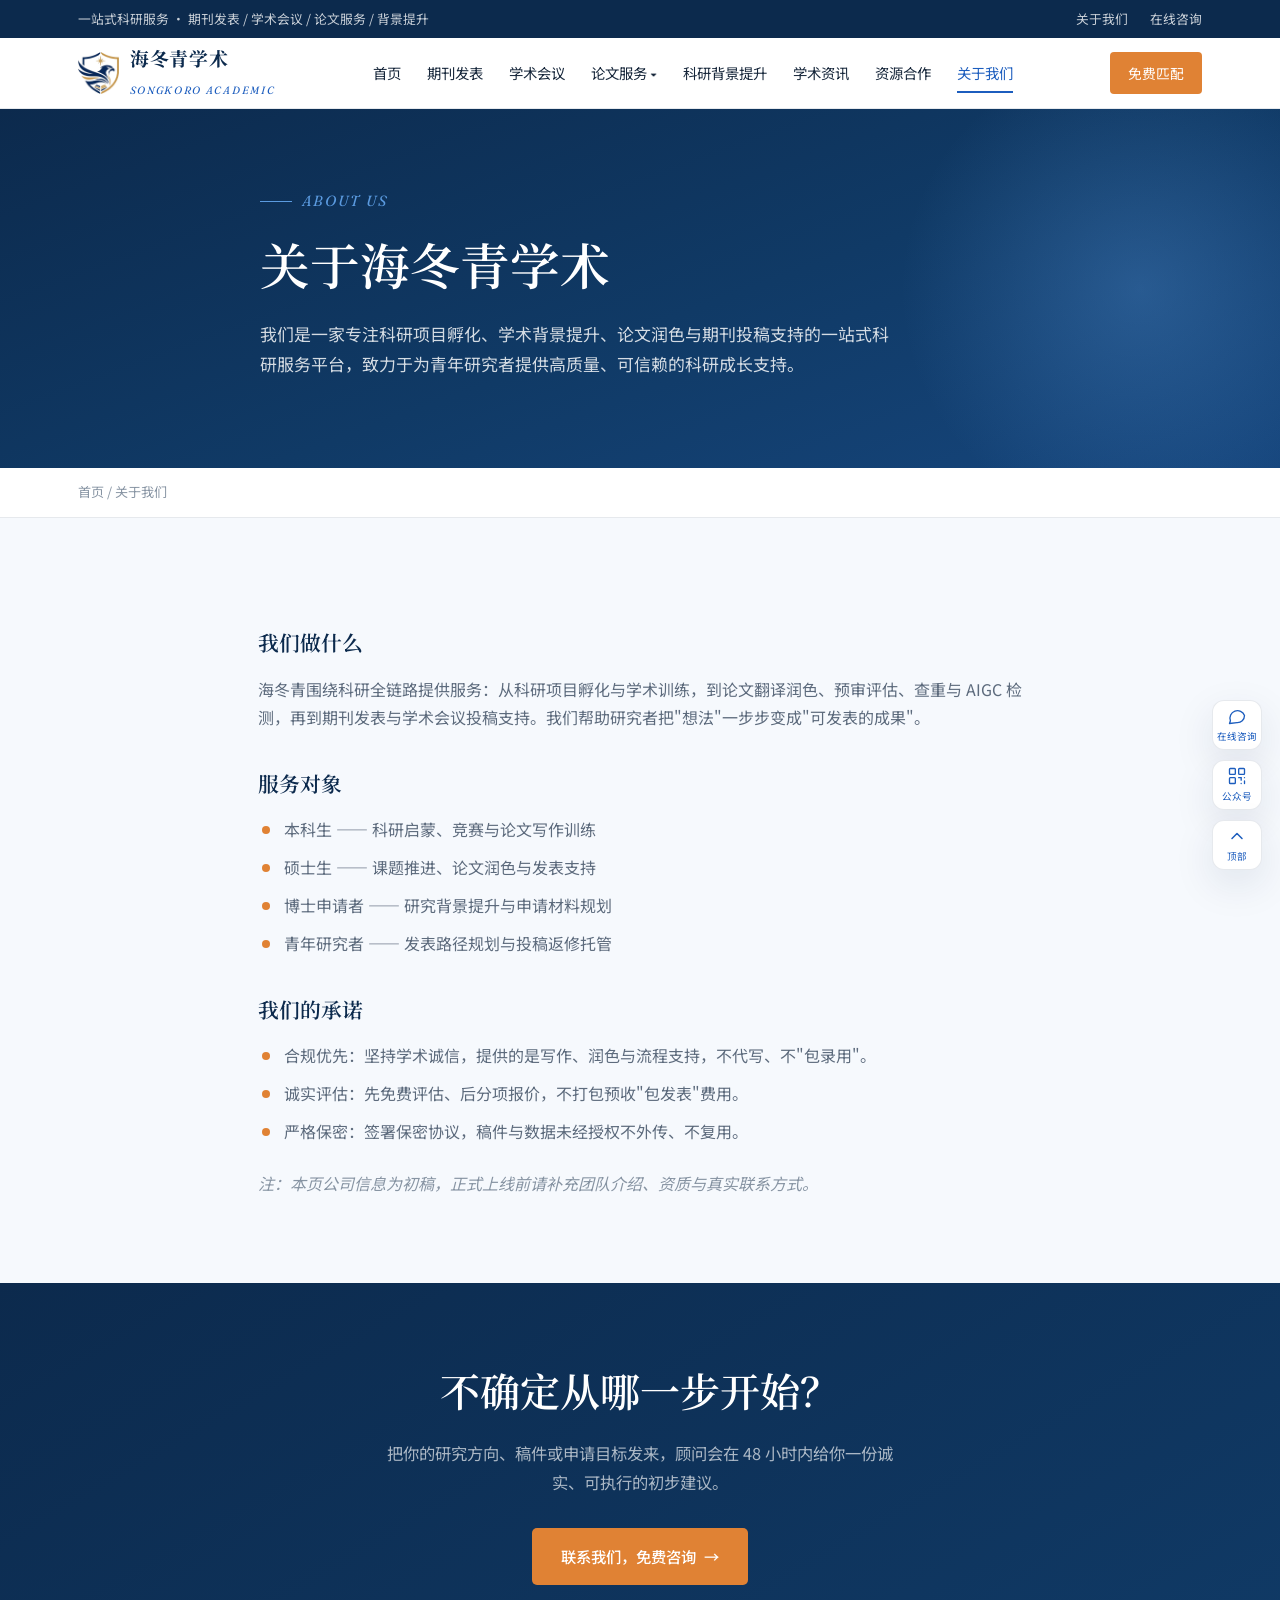
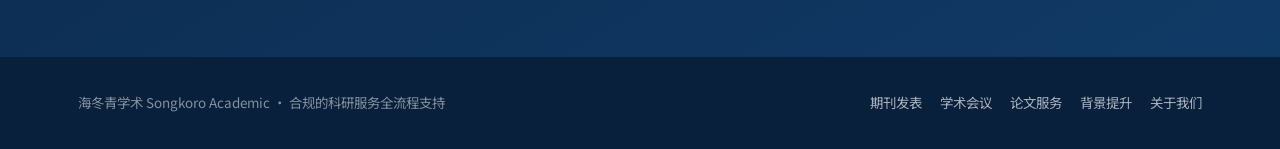
==== about.html @ f67c4757 "搭建海冬青学术官网：打通导航、修复交互、新增首页/关于及栏目页 - 归档 5 个既有页面（期刊发表/学术会议/论文翻译润色/预审评估/论文检测） - 统一并打通全站导航，新增「论文服务」下拉菜单，品牌" ====
<!DOCTYPE html>
<html lang="zh-CN">
<head>
<meta charset="UTF-8" />
<meta name="viewport" content="width=device-width, initial-scale=1.0" />
<title>关于我们 · 海冬青学术 Songkoro Academic</title>
<meta name="description" content="海冬青学术——一站式科研服务平台，服务本科生、硕士生、博士申请者与青年研究者" />
<link rel="icon" type="image/png" href="assets/logo.png" />
<link rel="preconnect" href="https://fonts.googleapis.com">
<link rel="preconnect" href="https://fonts.gstatic.com" crossorigin>
<link href="https://fonts.googleapis.com/css2?family=Fraunces:ital,opsz,wght@0,9..144,400;1,9..144,400;1,9..144,500&family=Noto+Serif+SC:wght@500;600;700&family=Noto+Sans+SC:wght@300;400;500;700&display=swap" rel="stylesheet">
<link rel="stylesheet" href="assets/site.css" />
</head>
<body>
<div class="util">
  <div class="wrap">
    <span>一站式科研服务 · 期刊发表 / 学术会议 / 论文服务 / 背景提升</span>
    <div class="util-right"><a href="about.html">关于我们</a><a href="#cta">在线咨询</a></div>
  </div>
</div>

<nav id="nav">
  <div class="wrap nav-in">
    <a class="brand" href="index.html">
      <span class="brand-mark"><img class="brand-logo" src="assets/logo.png" alt="海冬青学术 logo"></span>
      <span class="brand-text"><span class="brand-zh">海冬青学术</span><br><span class="brand-en">Songkoro Academic</span></span>
    </a>
    <div class="nav-links">
      <a href="index.html">首页</a>
      <a href="journals.html">期刊发表</a>
      <a href="conferences.html">学术会议</a>
      <div class="nav-drop">
        <a href="translation.html" class="nav-drop-t">论文服务 ▾</a>
        <div class="nav-menu">
          <a href="translation.html">论文翻译润色</a>
          <a href="prereview.html">预审评估</a>
          <a href="detection.html">论文检测 · 查重 / AIGC</a>
        </div>
      </div>
      <a href="background.html">科研背景提升</a>
      <a href="news.html">学术资讯</a>
      <a href="cooperation.html">资源合作</a>
      <a href="about.html" class="active">关于我们</a>
    </div>
    <a href="#cta" class="nav-cta">免费匹配</a>
  </div>
</nav>
<header class="hero-wrap">
  <div class="wrap hero">
    <div class="eyebrow">About us</div>
    <h1>关于海冬青学术</h1>
    <p class="lead">我们是一家专注科研项目孵化、学术背景提升、论文润色与期刊投稿支持的一站式科研服务平台，致力于为青年研究者提供高质量、可信赖的科研成长支持。</p>
  </div>
</header>
<div class="crumb"><div class="wrap"><a href="index.html">首页</a> / 关于我们</div></div>
<section>
  <div class="wrap prose">
    <h3>我们做什么</h3>
    <p>海冬青围绕科研全链路提供服务：从科研项目孵化与学术训练，到论文翻译润色、预审评估、查重与 AIGC 检测，再到期刊发表与学术会议投稿支持。我们帮助研究者把"想法"一步步变成"可发表的成果"。</p>
    <h3>服务对象</h3>
    <ul>
      <li>本科生 —— 科研启蒙、竞赛与论文写作训练</li>
      <li>硕士生 —— 课题推进、论文润色与发表支持</li>
      <li>博士申请者 —— 研究背景提升与申请材料规划</li>
      <li>青年研究者 —— 发表路径规划与投稿返修托管</li>
    </ul>
    <h3>我们的承诺</h3>
    <ul>
      <li>合规优先：坚持学术诚信，提供的是写作、润色与流程支持，不代写、不"包录用"。</li>
      <li>诚实评估：先免费评估、后分项报价，不打包预收"包发表"费用。</li>
      <li>严格保密：签署保密协议，稿件与数据未经授权不外传、不复用。</li>
    </ul>
    <p style="color:var(--muted-light);font-style:italic;margin-top:24px">注：本页公司信息为初稿，正式上线前请补充团队介绍、资质与真实联系方式。</p>
  </div>
</section>

<section id="cta" class="cta">
  <div class="wrap">
    <h2>不确定从哪一步开始？</h2>
    <p>把你的研究方向、稿件或申请目标发来，顾问会在 48 小时内给你一份诚实、可执行的初步建议。</p>
    <a class="btn btn-primary" href="#">联系我们，免费咨询 <span>→</span></a>
  </div>
</section>

<footer>
  <div class="wrap">
    <span>海冬青学术 Songkoro Academic · 合规的科研服务全流程支持</span>
    <div class="fnav">
      <a href="journals.html">期刊发表</a><a href="conferences.html">学术会议</a><a href="translation.html">论文服务</a><a href="background.html">背景提升</a><a href="about.html">关于我们</a>
    </div>
  </div>
</footer>

<div class="rail">
  <a href="#cta"><svg viewBox="0 0 24 24" fill="none" stroke="currentColor" stroke-width="1.6"><path d="M21 11.5a8.4 8.4 0 0 1-9 8.4L3 21l1.1-3.3A8.4 8.4 0 1 1 21 11.5z" stroke-linecap="round" stroke-linejoin="round"/></svg>在线咨询</a>
  <a href="#cta"><svg viewBox="0 0 24 24" fill="none" stroke="currentColor" stroke-width="1.6"><rect x="3" y="3" width="7" height="7" rx="1"/><rect x="14" y="3" width="7" height="7" rx="1"/><rect x="3" y="14" width="7" height="7" rx="1"/><path d="M14 14h3v3M21 21v-3M17 21h.01M21 14h.01" stroke-linecap="round"/></svg>公众号</a>
  <a href="#" onclick="window.scrollTo({top:0,behavior:'smooth'});return false;"><svg viewBox="0 0 24 24" fill="none" stroke="currentColor" stroke-width="1.8"><path d="m6 15 6-6 6 6" stroke-linecap="round" stroke-linejoin="round"/></svg>顶部</a>
</div>

<script>
  const nav=document.getElementById('nav');
  addEventListener('scroll',()=>nav.classList.toggle('scrolled',scrollY>20));
  const io=new IntersectionObserver(es=>es.forEach(e=>{if(e.isIntersecting){e.target.classList.add('in');io.unobserve(e.target)}}),{threshold:.08});
  document.querySelectorAll('.rv').forEach(el=>io.observe(el));
</script>
</body>
</html>
---- assets/site.css ----
/* 海冬青学术 Songkoro Academic · 站点共享样式（新页面专用，沿用既有页面的设计令牌） */
:root{
  --navy:#0c2a4d; --navy-2:#103a66;
  --blue:#1c5dbe; --blue-bright:#2f7ed8; --blue-soft:#5b9be0;
  --blue-pale:#e9f1fc; --blue-pale-2:#f3f8fe;
  --amber:#e08234; --amber-light:#f0a35f;
  --paper:#ffffff; --paper-2:#f6f9fd; --paper-3:#eef4fb;
  --text:#16263a; --muted:#5d6b7d; --muted-light:#8794a3;
  --line:rgba(12,42,77,.10);
  --serif-en:"Fraunces",serif; --serif-zh:"Noto Serif SC",serif; --sans:"Noto Sans SC",sans-serif;
  --shadow:0 14px 40px rgba(12,42,77,.10);
}
*{margin:0;padding:0;box-sizing:border-box}
html{scroll-behavior:smooth}
body{font-family:var(--sans);background:var(--paper-2);color:var(--text);line-height:1.75;-webkit-font-smoothing:antialiased;overflow-x:hidden}
::selection{background:var(--blue);color:#fff}
.wrap{max-width:1180px;margin:0 auto;padding:0 28px}
a{text-decoration:none;color:inherit}

/* UTILITY BAR */
.util{background:var(--navy);color:rgba(255,255,255,.78);font-size:.8rem}
.util .wrap{display:flex;justify-content:space-between;align-items:center;height:38px}
.util a{color:rgba(255,255,255,.78);transition:color .25s}.util a:hover{color:#fff}
.util-right{display:flex;gap:22px}

/* NAV */
nav{position:sticky;top:0;z-index:90;background:rgba(255,255,255,.92);backdrop-filter:blur(12px);border-bottom:1px solid var(--line);transition:box-shadow .35s}
nav.scrolled{box-shadow:0 6px 20px rgba(12,42,77,.07)}
.nav-in{display:flex;align-items:center;justify-content:space-between;height:70px}
.brand{display:flex;align-items:center;gap:11px}
.brand-mark{display:flex;align-items:center}.brand-logo{height:42px;width:auto;display:block}
.brand-zh{font-family:var(--serif-zh);font-weight:700;font-size:1.18rem;letter-spacing:.05em;color:var(--navy);line-height:1}
.brand-en{font-family:var(--serif-en);font-style:italic;font-size:.66rem;letter-spacing:.16em;color:var(--blue);text-transform:uppercase}
.nav-links{display:flex;gap:26px;align-items:center}
.nav-links>a{font-size:.9rem;color:var(--text);position:relative;transition:color .25s}
.nav-links>a.active{color:var(--blue)}
.nav-links>a::after{content:"";position:absolute;left:0;bottom:-7px;height:2px;width:0;background:var(--blue);transition:width .3s}
.nav-links>a:hover{color:var(--blue)}.nav-links>a:hover::after,.nav-links>a.active::after{width:100%}
.nav-cta{background:var(--amber);color:#fff!important;padding:9px 18px;border-radius:4px;font-size:.86rem;transition:background .25s}
.nav-cta:hover{background:var(--amber-light)}

/* DROPDOWN */
.nav-drop{position:relative;display:flex;align-items:center}
.nav-drop>.nav-drop-t{font-size:.9rem;color:var(--text);cursor:pointer;position:relative;transition:color .25s}
.nav-drop>.nav-drop-t::after{content:"";position:absolute;left:0;bottom:-7px;height:2px;width:0;background:var(--blue);transition:width .3s}
.nav-drop:hover>.nav-drop-t,.nav-drop.active>.nav-drop-t{color:var(--blue)}
.nav-drop:hover>.nav-drop-t::after,.nav-drop.active>.nav-drop-t::after{width:100%}
.nav-menu{position:absolute;top:100%;left:50%;transform:translateX(-50%) translateY(10px);background:#fff;border:1px solid var(--line);border-radius:10px;box-shadow:0 12px 30px rgba(12,42,77,.13);padding:8px;min-width:210px;opacity:0;visibility:hidden;transition:opacity .25s,transform .25s;z-index:100}
.nav-drop:hover .nav-menu{opacity:1;visibility:visible;transform:translateX(-50%) translateY(4px)}
.nav-menu a{display:block;padding:9px 14px;border-radius:7px;font-size:.88rem;color:var(--text);white-space:nowrap}
.nav-menu a:hover{background:var(--blue-pale);color:var(--blue)}

/* BREADCRUMB */
.crumb{background:var(--paper);border-bottom:1px solid var(--line)}
.crumb .wrap{font-size:.82rem;color:var(--muted-light);padding:13px 28px}
.crumb a:hover{color:var(--blue)}

/* HERO */
header.hero-wrap{background:linear-gradient(160deg,var(--navy) 0%,var(--navy-2) 55%,#16467d 100%);color:#fff;position:relative;overflow:hidden}
header.hero-wrap::before{content:"";position:absolute;right:-120px;top:-80px;width:520px;height:520px;border-radius:50%;background:radial-gradient(circle,rgba(91,155,224,.30),transparent 65%)}
.hero{position:relative;z-index:2;padding:72px 0 60px;max-width:760px}
.eyebrow{font-family:var(--serif-en);font-style:italic;font-size:.92rem;letter-spacing:.14em;color:var(--blue-soft);text-transform:uppercase;margin-bottom:18px;display:inline-flex;align-items:center;gap:10px}
.eyebrow::before{content:"";width:32px;height:1px;background:var(--blue-soft)}
.hero h1{font-family:var(--serif-zh);font-weight:600;font-size:clamp(2rem,4.4vw,3.1rem);line-height:1.3;margin-bottom:22px}
.hero p.lead{font-size:1.06rem;color:rgba(255,255,255,.82);margin-bottom:30px;max-width:640px}
.hero-actions{display:flex;gap:14px;flex-wrap:wrap;margin-bottom:36px}
.hero-stats{display:flex;gap:44px;flex-wrap:wrap}
.hero-stats .num{font-family:var(--serif-en);font-size:1.9rem;line-height:1}
.hero-stats .lbl{font-size:.78rem;color:rgba(255,255,255,.55);margin-top:5px}

/* BUTTONS */
.btn{display:inline-flex;align-items:center;gap:8px;font-size:.96rem;font-weight:500;padding:14px 28px;border-radius:5px;transition:all .3s;cursor:pointer;border:1px solid transparent}
.btn-primary{background:var(--amber);color:#fff}.btn-primary:hover{background:var(--amber-light);transform:translateY(-2px)}
.btn-ghost{background:transparent;color:#fff;border-color:rgba(255,255,255,.4)}.btn-ghost:hover{background:rgba(255,255,255,.12)}
.btn-navy{background:var(--navy);color:#fff}.btn-navy:hover{background:var(--navy-2);transform:translateY(-2px)}
.btn span{transition:transform .3s}.btn:hover span{transform:translateX(4px)}

/* SECTIONS */
section{padding:72px 0}
.sec-head{text-align:center;max-width:660px;margin:0 auto 46px}
.sec-tag{font-family:var(--serif-en);font-style:italic;font-size:.84rem;letter-spacing:.12em;color:var(--blue);text-transform:uppercase;margin-bottom:12px}
.sec-head h2{font-family:var(--serif-zh);font-weight:600;font-size:clamp(1.6rem,3vw,2.2rem);color:var(--navy);line-height:1.3}
.sec-head p{color:var(--muted);margin-top:12px;font-size:1rem}

/* SERVICE / FEATURE CARDS */
.grid-3{display:grid;grid-template-columns:repeat(3,1fr);gap:22px}
.grid-4{display:grid;grid-template-columns:repeat(4,1fr);gap:22px}
.grid-2{display:grid;grid-template-columns:1fr 1fr;gap:24px}
.card{background:var(--paper);border:1px solid var(--line);border-radius:14px;padding:30px 26px;transition:transform .35s,box-shadow .35s,border-color .35s;display:block}
.card:hover{transform:translateY(-5px);box-shadow:var(--shadow);border-color:var(--blue-soft)}
.card .ico{width:52px;height:52px;border-radius:13px;background:var(--blue-pale);display:flex;align-items:center;justify-content:center;color:var(--blue);margin-bottom:18px}
.card .ico svg{width:25px;height:25px}
.card h4{font-family:var(--serif-zh);font-weight:600;font-size:1.12rem;color:var(--navy);margin-bottom:10px}
.card p{font-size:.9rem;color:var(--muted);line-height:1.7}
.card .more{display:inline-flex;align-items:center;gap:6px;margin-top:16px;font-size:.86rem;color:var(--blue);font-weight:500}
.card .more svg{width:15px;height:15px;transition:transform .3s}.card:hover .more svg{transform:translateX(4px)}

/* STEP / AUDIENCE */
.audience{background:var(--paper-3)}
.aud-card{background:var(--paper);border:1px solid var(--line);border-radius:14px;padding:26px 24px;text-align:center}
.aud-card .em{font-family:var(--serif-en);font-size:1.5rem;color:var(--blue);margin-bottom:8px}
.aud-card h4{font-family:var(--serif-zh);font-weight:600;font-size:1.05rem;color:var(--navy);margin-bottom:8px}
.aud-card p{font-size:.86rem;color:var(--muted)}

/* PROSE (about / placeholder content) */
.prose{max-width:820px;margin:0 auto}
.prose h3{font-family:var(--serif-zh);font-weight:600;font-size:1.3rem;color:var(--navy);margin:34px 0 14px}
.prose p{color:var(--muted);font-size:1rem;margin-bottom:14px}
.prose ul{list-style:none;margin:0 0 18px}
.prose li{position:relative;padding-left:26px;margin-bottom:10px;color:var(--muted)}
.prose li::before{content:"";position:absolute;left:4px;top:11px;width:8px;height:8px;border-radius:50%;background:var(--amber)}

/* VALUE BAND */
.band{background:var(--paper)}
.value{display:flex;gap:18px;align-items:flex-start}
.value .vi{flex:none;width:46px;height:46px;border-radius:50%;background:var(--blue-pale);display:flex;align-items:center;justify-content:center;color:var(--blue)}
.value .vi svg{width:22px;height:22px}
.value h4{font-family:var(--serif-zh);font-weight:600;font-size:1.06rem;color:var(--navy);margin-bottom:6px}
.value p{font-size:.9rem;color:var(--muted)}

/* BOTTOM CTA */
.cta{background:linear-gradient(150deg,var(--navy),var(--navy-2));color:#fff;text-align:center}
.cta h2{font-family:var(--serif-zh);font-weight:600;font-size:clamp(1.7rem,3.4vw,2.5rem);margin-bottom:14px}
.cta p{color:rgba(255,255,255,.65);max-width:520px;margin:0 auto 32px;font-size:1.02rem}

/* FOOTER */
footer{background:#08203c;color:rgba(255,255,255,.5);padding:34px 0;font-size:.84rem}
footer .wrap{display:flex;justify-content:space-between;flex-wrap:wrap;gap:14px;align-items:center}
footer a{color:rgba(255,255,255,.66)}footer a:hover{color:#fff}
footer .fnav{display:flex;gap:18px;flex-wrap:wrap}

/* FLOAT RAIL */
.rail{position:fixed;right:18px;bottom:30px;z-index:80;display:flex;flex-direction:column;gap:10px}
.rail a{width:50px;height:50px;border-radius:12px;background:var(--paper);box-shadow:var(--shadow);display:flex;flex-direction:column;align-items:center;justify-content:center;color:var(--blue);font-size:.6rem;gap:2px;border:1px solid var(--line);transition:all .25s}
.rail a:hover{background:var(--blue);color:#fff}
.rail a svg{width:20px;height:20px}

/* REVEAL ANIMATION */
.rv{opacity:0;transform:translateY(28px);transition:opacity .7s,transform .7s}
.rv.in{opacity:1;transform:translateY(0)}

@media(max-width:920px){
  .nav-links{display:none}
  .grid-3,.grid-4,.grid-2{grid-template-columns:1fr}
}
@media(max-width:560px){
  section{padding:52px 0}
  .util-right{gap:14px}
  footer .wrap{flex-direction:column;text-align:center}
}
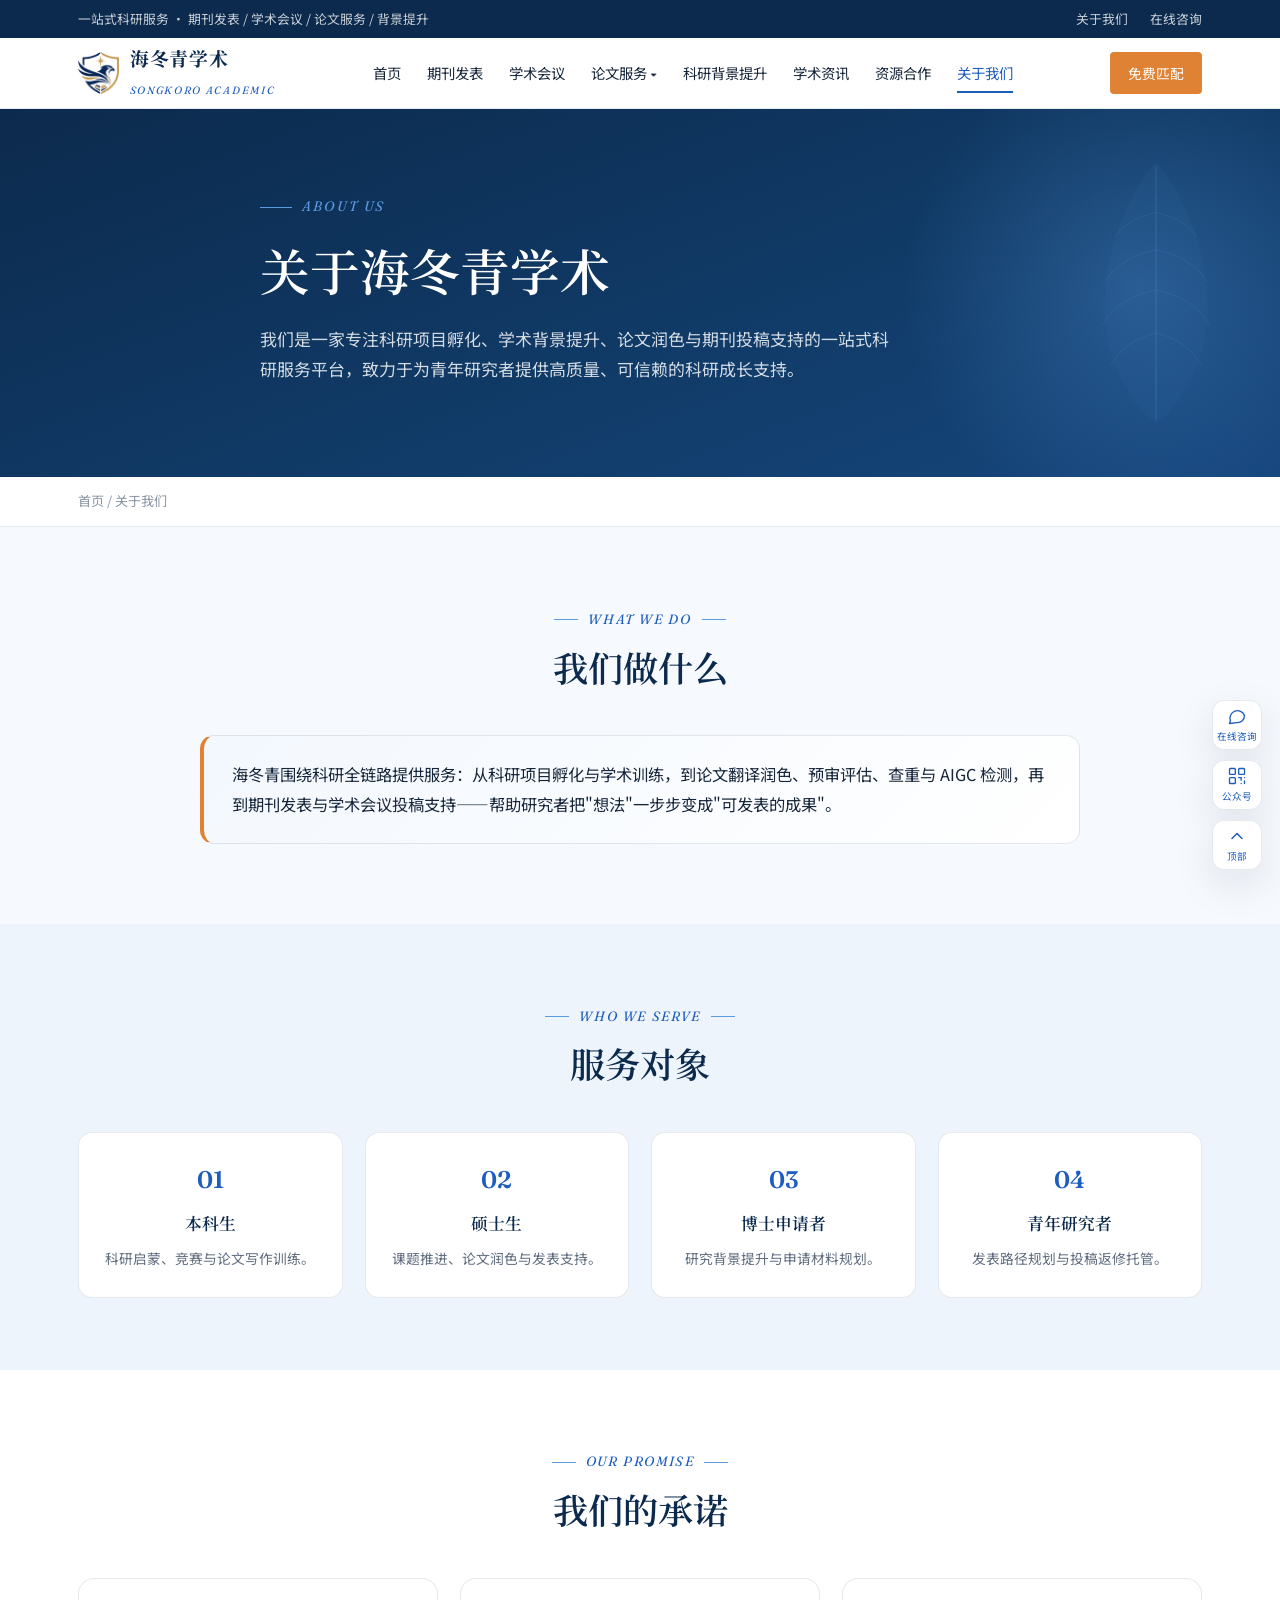
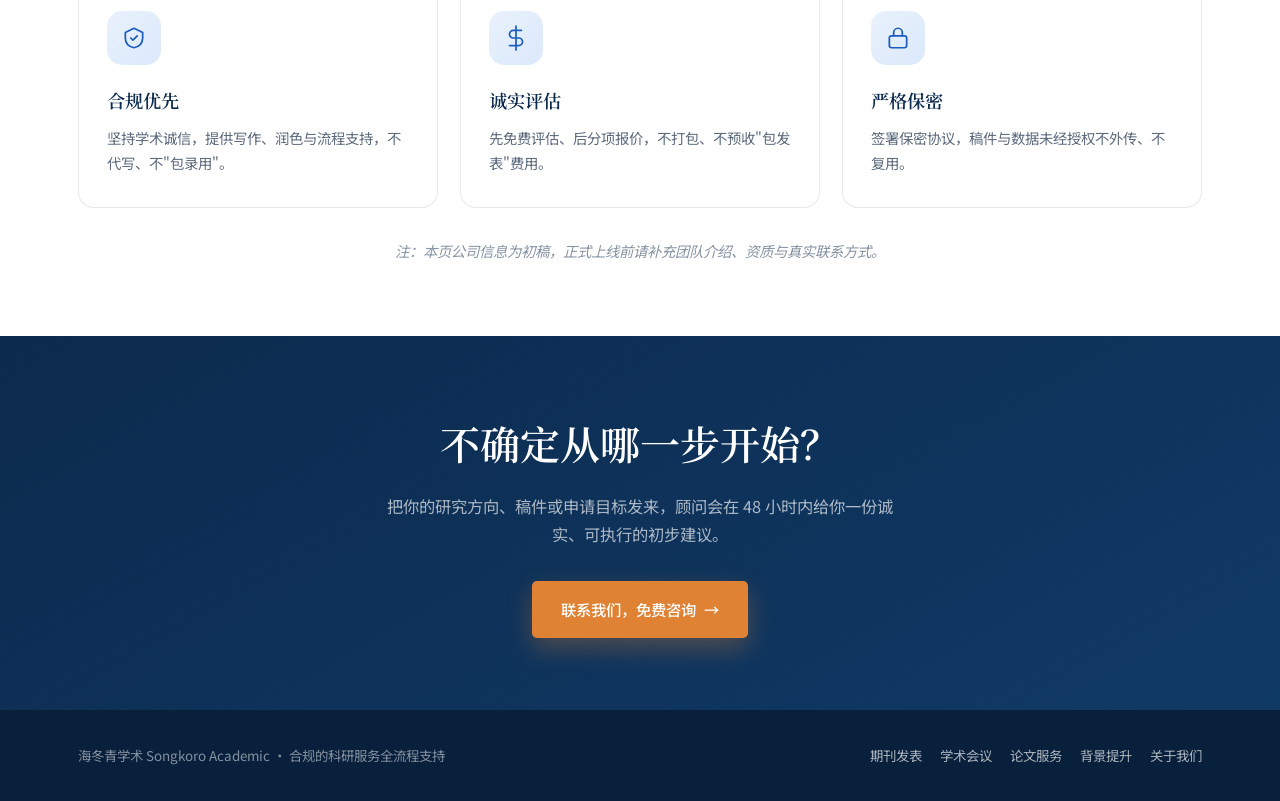
==== commit 4fe73c85: "美化新页面：羽毛装饰、关于/栏目页升级为卡片版块、统一服务页视觉" ====
--- a/about.html
+++ b/about.html
@@ -25,7 +25,7 @@
       <span class="brand-mark"><img class="brand-logo" src="assets/logo.png" alt="海冬青学术 logo"></span>
       <span class="brand-text"><span class="brand-zh">海冬青学术</span><br><span class="brand-en">Songkoro Academic</span></span>
     </a>
-    <div class="nav-links">
+        <div class="nav-links">
       <a href="index.html">首页</a>
       <a href="journals.html">期刊发表</a>
       <a href="conferences.html">学术会议</a>
@@ -35,6 +35,8 @@
           <a href="translation.html">论文翻译润色</a>
           <a href="prereview.html">预审评估</a>
           <a href="detection.html">论文检测 · 查重 / AIGC</a>
+          <a href="typesetting.html">排版校对</a>
+          <a href="figures.html">图表编辑</a>
         </div>
       </div>
       <a href="background.html">科研背景提升</a>
@@ -54,23 +56,33 @@
 </header>
 <div class="crumb"><div class="wrap"><a href="index.html">首页</a> / 关于我们</div></div>
 <section>
-  <div class="wrap prose">
-    <h3>我们做什么</h3>
-    <p>海冬青围绕科研全链路提供服务：从科研项目孵化与学术训练，到论文翻译润色、预审评估、查重与 AIGC 检测，再到期刊发表与学术会议投稿支持。我们帮助研究者把"想法"一步步变成"可发表的成果"。</p>
-    <h3>服务对象</h3>
-    <ul>
-      <li>本科生 —— 科研启蒙、竞赛与论文写作训练</li>
-      <li>硕士生 —— 课题推进、论文润色与发表支持</li>
-      <li>博士申请者 —— 研究背景提升与申请材料规划</li>
-      <li>青年研究者 —— 发表路径规划与投稿返修托管</li>
-    </ul>
-    <h3>我们的承诺</h3>
-    <ul>
-      <li>合规优先：坚持学术诚信，提供的是写作、润色与流程支持，不代写、不"包录用"。</li>
-      <li>诚实评估：先免费评估、后分项报价，不打包预收"包发表"费用。</li>
-      <li>严格保密：签署保密协议，稿件与数据未经授权不外传、不复用。</li>
-    </ul>
-    <p style="color:var(--muted-light);font-style:italic;margin-top:24px">注：本页公司信息为初稿，正式上线前请补充团队介绍、资质与真实联系方式。</p>
+  <div class="wrap">
+    <div class="sec-head rv"><div class="sec-tag">What we do</div><h2>我们做什么</h2></div>
+    <div class="lead-card rv">海冬青围绕科研全链路提供服务：从科研项目孵化与学术训练，到论文翻译润色、预审评估、查重与 AIGC 检测，再到期刊发表与学术会议投稿支持——帮助研究者把"想法"一步步变成"可发表的成果"。</div>
+  </div>
+</section>
+
+<section class="audience">
+  <div class="wrap">
+    <div class="sec-head rv"><div class="sec-tag">Who we serve</div><h2>服务对象</h2></div>
+    <div class="grid-4">
+      <div class="aud-card rv"><div class="em">01</div><h4>本科生</h4><p>科研启蒙、竞赛与论文写作训练。</p></div>
+      <div class="aud-card rv"><div class="em">02</div><h4>硕士生</h4><p>课题推进、论文润色与发表支持。</p></div>
+      <div class="aud-card rv"><div class="em">03</div><h4>博士申请者</h4><p>研究背景提升与申请材料规划。</p></div>
+      <div class="aud-card rv"><div class="em">04</div><h4>青年研究者</h4><p>发表路径规划与投稿返修托管。</p></div>
+    </div>
+  </div>
+</section>
+
+<section class="band">
+  <div class="wrap">
+    <div class="sec-head rv"><div class="sec-tag">Our promise</div><h2>我们的承诺</h2></div>
+    <div class="grid-3">
+      <div class="card rv"><div class="ico"><svg viewBox="0 0 24 24" fill="none" stroke="currentColor" stroke-width="1.6"><path d="M12 3l8 4v5c0 5-3.5 8-8 9-4.5-1-8-4-8-9V7l8-4z" stroke-linecap="round" stroke-linejoin="round"/><path d="m9 12 2 2 4-4" stroke-linecap="round" stroke-linejoin="round"/></svg></div><h4>合规优先</h4><p>坚持学术诚信，提供写作、润色与流程支持，不代写、不"包录用"。</p></div>
+      <div class="card rv"><div class="ico"><svg viewBox="0 0 24 24" fill="none" stroke="currentColor" stroke-width="1.6"><path d="M12 1v22M17 5H9.5a3.5 3.5 0 0 0 0 7h5a3.5 3.5 0 0 1 0 7H6" stroke-linecap="round" stroke-linejoin="round"/></svg></div><h4>诚实评估</h4><p>先免费评估、后分项报价，不打包、不预收"包发表"费用。</p></div>
+      <div class="card rv"><div class="ico"><svg viewBox="0 0 24 24" fill="none" stroke="currentColor" stroke-width="1.6"><rect x="4" y="10" width="16" height="11" rx="2"/><path d="M8 10V7a4 4 0 0 1 8 0v3" stroke-linecap="round"/></svg></div><h4>严格保密</h4><p>签署保密协议，稿件与数据未经授权不外传、不复用。</p></div>
+    </div>
+    <p class="soon-note">注：本页公司信息为初稿，正式上线前请补充团队介绍、资质与真实联系方式。</p>
   </div>
 </section>
 
--- a/assets/site.css
+++ b/assets/site.css
@@ -58,11 +58,15 @@
 /* HERO */
 header.hero-wrap{background:linear-gradient(160deg,var(--navy) 0%,var(--navy-2) 55%,#16467d 100%);color:#fff;position:relative;overflow:hidden}
 header.hero-wrap::before{content:"";position:absolute;right:-120px;top:-80px;width:520px;height:520px;border-radius:50%;background:radial-gradient(circle,rgba(91,155,224,.30),transparent 65%)}
-.hero{position:relative;z-index:2;padding:72px 0 60px;max-width:760px}
+/* 通用羽毛装饰（首页用内联 SVG，其余页面自动加） */
+.hero-wrap:not(:has(.hero-feather)):not(:has(.hero-visual))::after{content:"";position:absolute;right:3%;top:50%;transform:translateY(-50%);width:min(26vw,320px);height:78%;background:url(feather.svg) right center/contain no-repeat;opacity:.5;pointer-events:none;z-index:1}
+.hero{position:relative;z-index:2;padding:78px 0 64px;max-width:760px}
+.hero .eyebrow{font-size:.86rem}
 .eyebrow{font-family:var(--serif-en);font-style:italic;font-size:.92rem;letter-spacing:.14em;color:var(--blue-soft);text-transform:uppercase;margin-bottom:18px;display:inline-flex;align-items:center;gap:10px}
 .eyebrow::before{content:"";width:32px;height:1px;background:var(--blue-soft)}
 .hero h1{font-family:var(--serif-zh);font-weight:600;font-size:clamp(2rem,4.4vw,3.1rem);line-height:1.3;margin-bottom:22px}
 .hero p.lead{font-size:1.06rem;color:rgba(255,255,255,.82);margin-bottom:30px;max-width:640px}
+.hero .slogan{font-family:var(--serif-zh);font-weight:500;font-size:clamp(1rem,1.8vw,1.22rem);color:var(--amber-light);letter-spacing:.04em;margin:-6px 0 26px}
 .hero-actions{display:flex;gap:14px;flex-wrap:wrap;margin-bottom:36px}
 .hero-stats{display:flex;gap:44px;flex-wrap:wrap}
 .hero-stats .num{font-family:var(--serif-en);font-size:1.9rem;line-height:1}
@@ -86,14 +90,62 @@
 .grid-3{display:grid;grid-template-columns:repeat(3,1fr);gap:22px}
 .grid-4{display:grid;grid-template-columns:repeat(4,1fr);gap:22px}
 .grid-2{display:grid;grid-template-columns:1fr 1fr;gap:24px}
-.card{background:var(--paper);border:1px solid var(--line);border-radius:14px;padding:30px 26px;transition:transform .35s,box-shadow .35s,border-color .35s;display:block}
-.card:hover{transform:translateY(-5px);box-shadow:var(--shadow);border-color:var(--blue-soft)}
-.card .ico{width:52px;height:52px;border-radius:13px;background:var(--blue-pale);display:flex;align-items:center;justify-content:center;color:var(--blue);margin-bottom:18px}
-.card .ico svg{width:25px;height:25px}
-.card h4{font-family:var(--serif-zh);font-weight:600;font-size:1.12rem;color:var(--navy);margin-bottom:10px}
+.card{position:relative;overflow:hidden;background:var(--paper);border:1px solid var(--line);border-radius:16px;padding:32px 28px;transition:transform .35s,box-shadow .35s,border-color .35s;display:block}
+.card::before{content:"";position:absolute;top:0;left:0;right:0;height:3px;background:linear-gradient(90deg,var(--blue),var(--amber));transform:scaleX(0);transform-origin:left;transition:transform .4s}
+.card:hover{transform:translateY(-6px);box-shadow:var(--shadow);border-color:var(--blue-soft)}
+.card:hover::before{transform:scaleX(1)}
+.card .ico{width:54px;height:54px;border-radius:15px;background:linear-gradient(135deg,var(--blue-pale),#dbe9fb);display:flex;align-items:center;justify-content:center;color:var(--blue);margin-bottom:20px;transition:background .35s,color .35s,transform .35s}
+.card:hover .ico{background:linear-gradient(135deg,var(--blue),var(--blue-bright));color:#fff;transform:rotate(-4deg)}
+.card .ico svg{width:26px;height:26px}
+.card h4{font-family:var(--serif-zh);font-weight:600;font-size:1.14rem;color:var(--navy);margin-bottom:10px}
 .card p{font-size:.9rem;color:var(--muted);line-height:1.7}
-.card .more{display:inline-flex;align-items:center;gap:6px;margin-top:16px;font-size:.86rem;color:var(--blue);font-weight:500}
+.card .more{display:inline-flex;align-items:center;gap:6px;margin-top:18px;font-size:.86rem;color:var(--blue);font-weight:500}
 .card .more svg{width:15px;height:15px;transition:transform .3s}.card:hover .more svg{transform:translateX(4px)}
+
+/* HERO — two column with crest visual */
+.hero-feather{position:absolute;right:2%;top:50%;transform:translateY(-50%);width:min(30vw,360px);opacity:.16;pointer-events:none;z-index:1}
+.hero-grid{display:grid;grid-template-columns:1.08fr .92fr;gap:48px;align-items:center;position:relative;z-index:2;padding:72px 0 64px}
+.hero-grid>.hero{padding:0;max-width:none}
+.btn-primary{box-shadow:0 10px 26px rgba(224,130,52,.32)}
+.hero-visual{position:relative;display:flex;align-items:center;justify-content:center;min-height:360px}
+.hv-disc{position:relative;width:210px;height:210px;border-radius:50%;background:radial-gradient(circle at 50% 38%,#ffffff,#eef4fb);display:flex;align-items:center;justify-content:center;box-shadow:0 26px 70px rgba(0,0,0,.35),inset 0 0 0 1px rgba(255,255,255,.6)}
+.hv-disc img{width:150px;height:auto}
+.hv-disc::before{content:"";position:absolute;inset:-28px;border-radius:50%;border:1px solid rgba(255,255,255,.16)}
+.hv-disc::after{content:"";position:absolute;inset:-58px;border-radius:50%;border:1px dashed rgba(91,155,224,.30);animation:spin 40s linear infinite}
+@keyframes spin{to{transform:rotate(360deg)}}
+.hv-chip{position:absolute;background:rgba(255,255,255,.10);backdrop-filter:blur(8px);border:1px solid rgba(255,255,255,.20);color:#fff;font-size:.78rem;padding:8px 15px;border-radius:30px;white-space:nowrap;box-shadow:0 8px 24px rgba(0,0,0,.18);animation:floaty 5s ease-in-out infinite}
+.hv-chip.c1{top:4%;left:0;animation-delay:0s}
+.hv-chip.c2{top:24%;right:-4%;animation-delay:.8s}
+.hv-chip.c3{bottom:20%;left:-6%;animation-delay:1.6s}
+.hv-chip.c4{bottom:2%;right:4%;animation-delay:2.4s}
+@keyframes floaty{0%,100%{transform:translateY(0)}50%{transform:translateY(-9px)}}
+
+/* SECTION HEAD decorative divider */
+.sec-head .sec-tag{display:inline-flex;align-items:center;gap:10px}
+.sec-head .sec-tag::before,.sec-head .sec-tag::after{content:"";width:24px;height:1px;background:var(--blue-soft)}
+
+/* PROCESS FLOW */
+.flow{display:grid;grid-template-columns:repeat(4,1fr);gap:24px;position:relative}
+.flow::before{content:"";position:absolute;top:27px;left:12%;right:12%;height:2px;background:repeating-linear-gradient(90deg,var(--blue-soft) 0 7px,transparent 7px 15px);z-index:1}
+.flow-step{text-align:center;position:relative;z-index:2}
+.flow-step .fn{width:56px;height:56px;border-radius:50%;margin:0 auto 18px;background:#fff;border:2px solid var(--blue-pale);color:var(--blue);font-family:var(--serif-en);font-size:1.35rem;display:flex;align-items:center;justify-content:center;transition:all .35s}
+.flow-step:hover .fn{background:var(--blue);border-color:var(--blue);color:#fff;transform:translateY(-3px)}
+.flow-step h4{font-family:var(--serif-zh);font-weight:600;font-size:1.04rem;color:var(--navy);margin-bottom:7px}
+.flow-step p{font-size:.86rem;color:var(--muted)}
+
+/* COVERAGE BAND */
+.coverage{background:var(--navy);color:#fff;position:relative;overflow:hidden}
+.coverage::before{content:"";position:absolute;left:-100px;bottom:-120px;width:420px;height:420px;border-radius:50%;background:radial-gradient(circle,rgba(91,155,224,.22),transparent 65%)}
+.coverage .sec-head h2{color:#fff}
+.coverage .sec-head p{color:rgba(255,255,255,.6)}
+.cov-tags{display:flex;flex-wrap:wrap;gap:14px;justify-content:center;position:relative;z-index:2}
+.cov-tags span{font-size:.92rem;color:rgba(255,255,255,.85);border:1px solid rgba(255,255,255,.22);background:rgba(255,255,255,.05);padding:10px 22px;border-radius:30px;transition:all .3s}
+.cov-tags span:hover{background:var(--amber);border-color:var(--amber);color:#fff}
+
+/* AUDIENCE card refine */
+.aud-card{transition:transform .35s,box-shadow .35s}
+.aud-card:hover{transform:translateY(-5px);box-shadow:var(--shadow)}
+.aud-card .em{font-weight:600}
 
 /* STEP / AUDIENCE */
 .audience{background:var(--paper-3)}
@@ -101,6 +153,10 @@
 .aud-card .em{font-family:var(--serif-en);font-size:1.5rem;color:var(--blue);margin-bottom:8px}
 .aud-card h4{font-family:var(--serif-zh);font-weight:600;font-size:1.05rem;color:var(--navy);margin-bottom:8px}
 .aud-card p{font-size:.86rem;color:var(--muted)}
+
+/* SERVICE PAGE LEAD CARD (placeholder pages) */
+.lead-card{background:linear-gradient(135deg,var(--blue-pale-2),#fff);border:1px solid var(--line);border-left:4px solid var(--amber);border-radius:14px;padding:24px 28px;max-width:880px;margin:0 auto 8px;color:var(--text);font-size:1.02rem;line-height:1.8}
+.soon-note{max-width:880px;margin:30px auto 0;text-align:center;font-size:.9rem;color:var(--muted-light);font-style:italic}
 
 /* PROSE (about / placeholder content) */
 .prose{max-width:820px;margin:0 auto}
@@ -139,9 +195,17 @@
 .rv{opacity:0;transform:translateY(28px);transition:opacity .7s,transform .7s}
 .rv.in{opacity:1;transform:translateY(0)}
 
+.flow-sec{background:var(--paper)}
+.audience{background:var(--paper-3)}
+
 @media(max-width:920px){
   .nav-links{display:none}
   .grid-3,.grid-4,.grid-2{grid-template-columns:1fr}
+  .hero-grid{grid-template-columns:1fr;gap:8px;padding:56px 0 48px}
+  .hero-visual{min-height:280px;order:-1}
+  .hero-feather{opacity:.10}
+  .flow{grid-template-columns:1fr 1fr;gap:28px 18px}
+  .flow::before{display:none}
 }
 @media(max-width:560px){
   section{padding:52px 0}
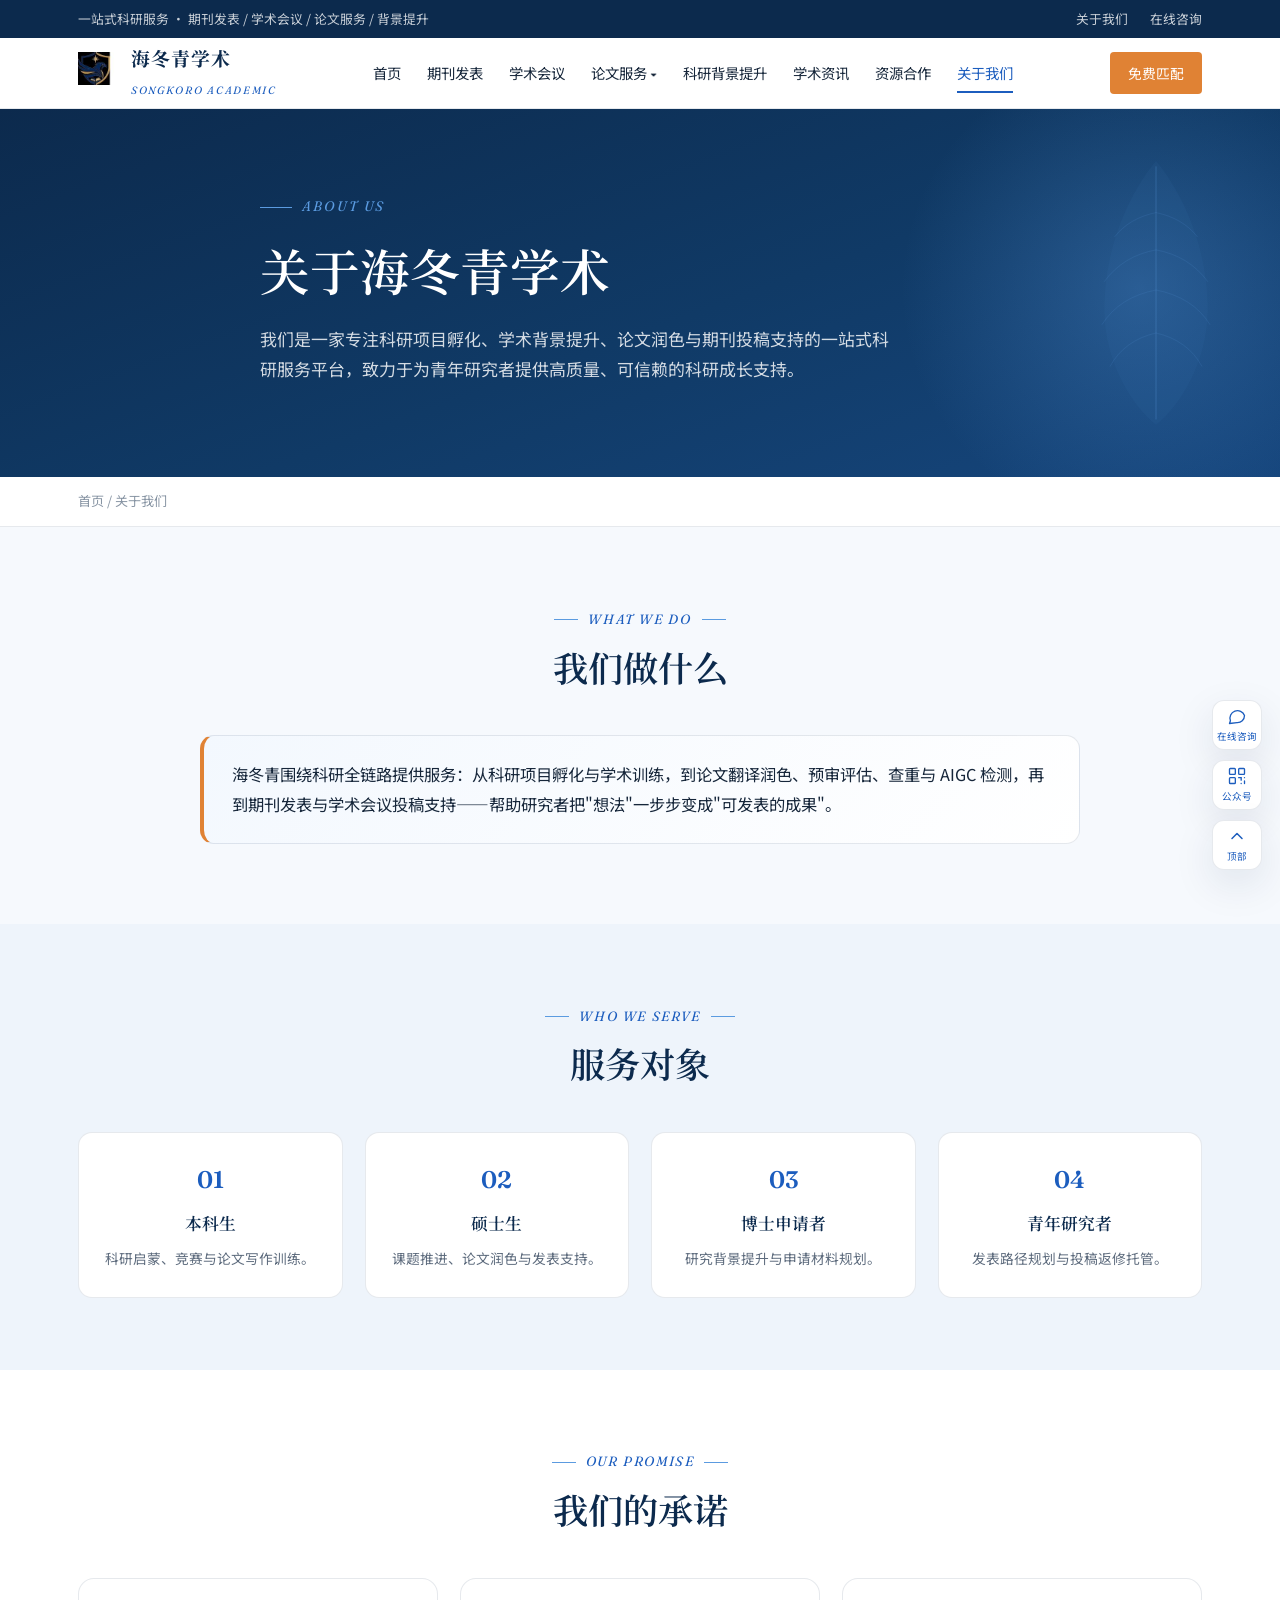
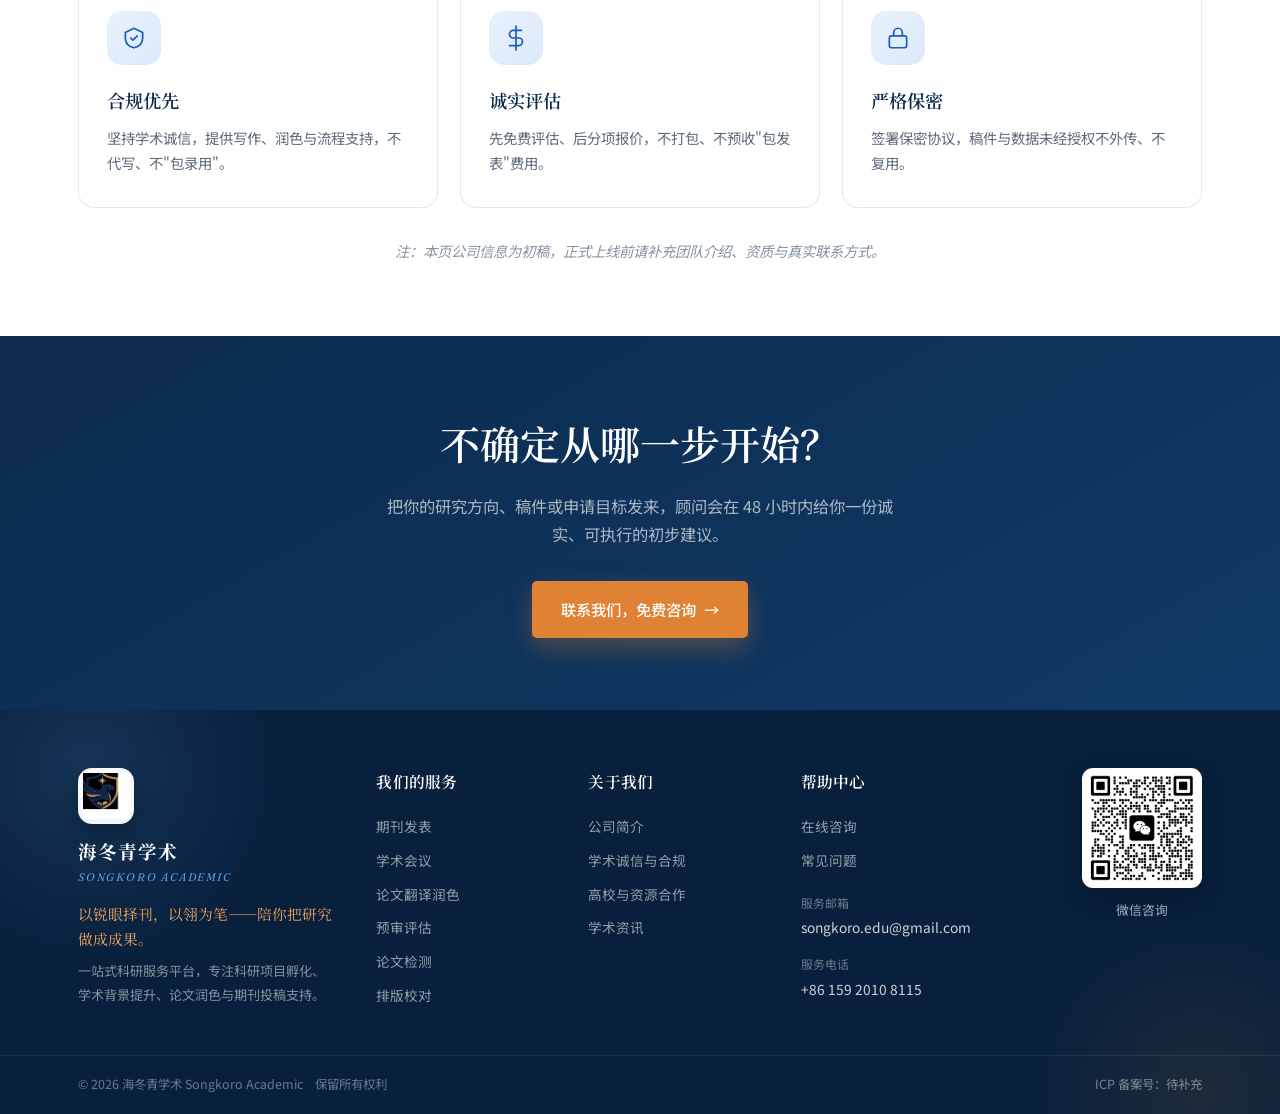
==== commit 2ff4283e: "按需调整：删除图表编辑独立页并入排版校对、论文检测去掉查重/AIGC后缀、套用多列页脚、更换公司 logo 与微信二维码" ====
--- a/about.html
+++ b/about.html
@@ -34,9 +34,8 @@
         <div class="nav-menu">
           <a href="translation.html">论文翻译润色</a>
           <a href="prereview.html">预审评估</a>
-          <a href="detection.html">论文检测 · 查重 / AIGC</a>
+          <a href="detection.html">论文检测</a>
           <a href="typesetting.html">排版校对</a>
-          <a href="figures.html">图表编辑</a>
         </div>
       </div>
       <a href="background.html">科研背景提升</a>
@@ -94,11 +93,62 @@
   </div>
 </section>
 
-<footer>
-  <div class="wrap">
-    <span>海冬青学术 Songkoro Academic · 合规的科研服务全流程支持</span>
-    <div class="fnav">
-      <a href="journals.html">期刊发表</a><a href="conferences.html">学术会议</a><a href="translation.html">论文服务</a><a href="background.html">背景提升</a><a href="about.html">关于我们</a>
+<footer class="site-footer">
+  <div class="wrap foot-top">
+
+    <div class="foot-brand">
+      <div class="foot-logo"><img src="assets/logo.png" alt="海冬青学术 logo"></div>
+      <span class="foot-zh">海冬青学术</span>
+      <span class="foot-en">Songkoro Academic</span>
+      <p class="foot-slogan">以锐眼择刊，以翎为笔——陪你把研究做成成果。</p>
+      <p class="foot-desc">一站式科研服务平台，专注科研项目孵化、学术背景提升、论文润色与期刊投稿支持。</p>
+    </div>
+
+    <div class="foot-col">
+      <h5>我们的服务</h5>
+      <a href="journals.html">期刊发表</a>
+      <a href="conferences.html">学术会议</a>
+      <a href="translation.html">论文翻译润色</a>
+      <a href="prereview.html">预审评估</a>
+      <a href="detection.html">论文检测</a>
+      <a href="typesetting.html">排版校对</a>
+    </div>
+
+    <div class="foot-col">
+      <h5>关于我们</h5>
+      <a href="about.html">公司简介</a>
+      <a href="about.html">学术诚信与合规</a>
+      <a href="cooperation.html">高校与资源合作</a>
+      <a href="news.html">学术资讯</a>
+    </div>
+
+    <div class="foot-col foot-contact">
+      <h5>帮助中心</h5>
+      <a href="#cta">在线咨询</a>
+      <a href="#">常见问题</a>
+      <div class="foot-info">
+        <span>服务邮箱</span>
+        <a href="mailto:songkoro.edu@gmail.com">songkoro.edu@gmail.com</a>
+      </div>
+      <div class="foot-info">
+        <span>服务电话</span>
+        <a href="tel:+8615920108115">+86 159 2010 8115</a>
+      </div>
+    </div>
+
+    <div class="foot-qr">
+      <div class="qr-card">
+        <img src="assets/wechat-qr.png" alt="微信咨询二维码">
+        <span>微信咨询</span>
+      </div>
+    </div>
+
+  </div>
+
+  <div class="foot-bottom">
+    <div class="wrap foot-bottom-in">
+      <span>© 2026 海冬青学术 Songkoro Academic　保留所有权利</span>
+      <span><a href="https://beian.miit.gov.cn" target="_blank" rel="noopener">ICP 备案号：待补充</a></span>
     </div>
   </div>
 </footer>
--- a/assets/site.css
+++ b/assets/site.css
@@ -179,11 +179,33 @@
 .cta h2{font-family:var(--serif-zh);font-weight:600;font-size:clamp(1.7rem,3.4vw,2.5rem);margin-bottom:14px}
 .cta p{color:rgba(255,255,255,.65);max-width:520px;margin:0 auto 32px;font-size:1.02rem}
 
-/* FOOTER */
-footer{background:#08203c;color:rgba(255,255,255,.5);padding:34px 0;font-size:.84rem}
-footer .wrap{display:flex;justify-content:space-between;flex-wrap:wrap;gap:14px;align-items:center}
-footer a{color:rgba(255,255,255,.66)}footer a:hover{color:#fff}
-footer .fnav{display:flex;gap:18px;flex-wrap:wrap}
+/* FOOTER (multi-column site footer) */
+.site-footer{background:#08203c;color:rgba(255,255,255,.6);position:relative;overflow:hidden;font-size:.86rem}
+.site-footer::before{content:"";position:absolute;left:-120px;top:-150px;width:420px;height:420px;border-radius:50%;background:radial-gradient(circle,rgba(91,155,224,.16),transparent 65%);pointer-events:none}
+.site-footer::after{content:"";position:absolute;right:-110px;bottom:-170px;width:380px;height:380px;border-radius:50%;background:radial-gradient(circle,rgba(224,130,52,.10),transparent 65%);pointer-events:none}
+.foot-top{display:grid;grid-template-columns:1.5fr 1fr 1fr 1.15fr .95fr;gap:40px;padding:58px 28px 42px;position:relative;z-index:2;align-items:start}
+.foot-brand{max-width:320px}
+.foot-logo{width:56px;height:56px;border-radius:14px;background:radial-gradient(circle at 50% 38%,#fff,#eef4fb);display:flex;align-items:center;justify-content:center;box-shadow:0 8px 22px rgba(0,0,0,.3);margin-bottom:16px}
+.foot-logo img{width:46px;height:auto;display:block}
+.foot-zh{font-family:var(--serif-zh);font-weight:700;font-size:1.16rem;letter-spacing:.05em;color:#fff;display:block;line-height:1.25}
+.foot-en{font-family:var(--serif-en);font-style:italic;font-size:.7rem;letter-spacing:.16em;color:var(--blue-soft);text-transform:uppercase}
+.foot-slogan{font-family:var(--serif-zh);color:var(--amber-light,#f0c27a);font-size:.92rem;margin:14px 0 8px;line-height:1.7}
+.foot-desc{font-size:.82rem;color:rgba(255,255,255,.5);line-height:1.8}
+.foot-col h5{font-family:var(--serif-zh);font-weight:600;font-size:.98rem;color:#fff;margin-bottom:15px;letter-spacing:.02em}
+.foot-col a{display:block;color:rgba(255,255,255,.56);font-size:.85rem;padding:5px 0;transition:color .25s,transform .25s;width:fit-content}
+.foot-col a:hover{color:#fff;transform:translateX(3px)}
+.foot-info{margin-top:15px}
+.foot-info span{display:block;font-size:.74rem;color:rgba(255,255,255,.4);margin-bottom:2px}
+.foot-info a{padding:0;color:rgba(255,255,255,.8);font-size:.86rem}
+.foot-info a:hover{color:var(--blue-soft);transform:none}
+.foot-qr{display:flex;justify-content:flex-end}
+.qr-card{text-align:center}
+.qr-card img{width:120px;height:120px;border-radius:11px;background:#fff;padding:7px;display:block;box-shadow:0 8px 22px rgba(0,0,0,.28)}
+.qr-card span{display:block;margin-top:11px;font-size:.8rem;color:rgba(255,255,255,.62)}
+.foot-bottom{border-top:1px solid rgba(255,255,255,.08);position:relative;z-index:2}
+.foot-bottom-in{display:flex;justify-content:space-between;align-items:center;flex-wrap:wrap;gap:8px;padding:18px 28px;font-size:.78rem;color:rgba(255,255,255,.4)}
+.foot-bottom-in a{color:rgba(255,255,255,.45)}
+.foot-bottom-in a:hover{color:#fff}
 
 /* FLOAT RAIL */
 .rail{position:fixed;right:18px;bottom:30px;z-index:80;display:flex;flex-direction:column;gap:10px}
@@ -206,9 +228,13 @@
   .hero-feather{opacity:.10}
   .flow{grid-template-columns:1fr 1fr;gap:28px 18px}
   .flow::before{display:none}
+  .foot-top{grid-template-columns:1fr 1fr;gap:34px 24px}
+  .foot-brand{grid-column:1 / -1;max-width:none}
+  .foot-qr{justify-content:flex-start}
 }
 @media(max-width:560px){
   section{padding:52px 0}
   .util-right{gap:14px}
-  footer .wrap{flex-direction:column;text-align:center}
+  .foot-top{grid-template-columns:1fr}
+  .foot-bottom-in{flex-direction:column;text-align:center}
 }
